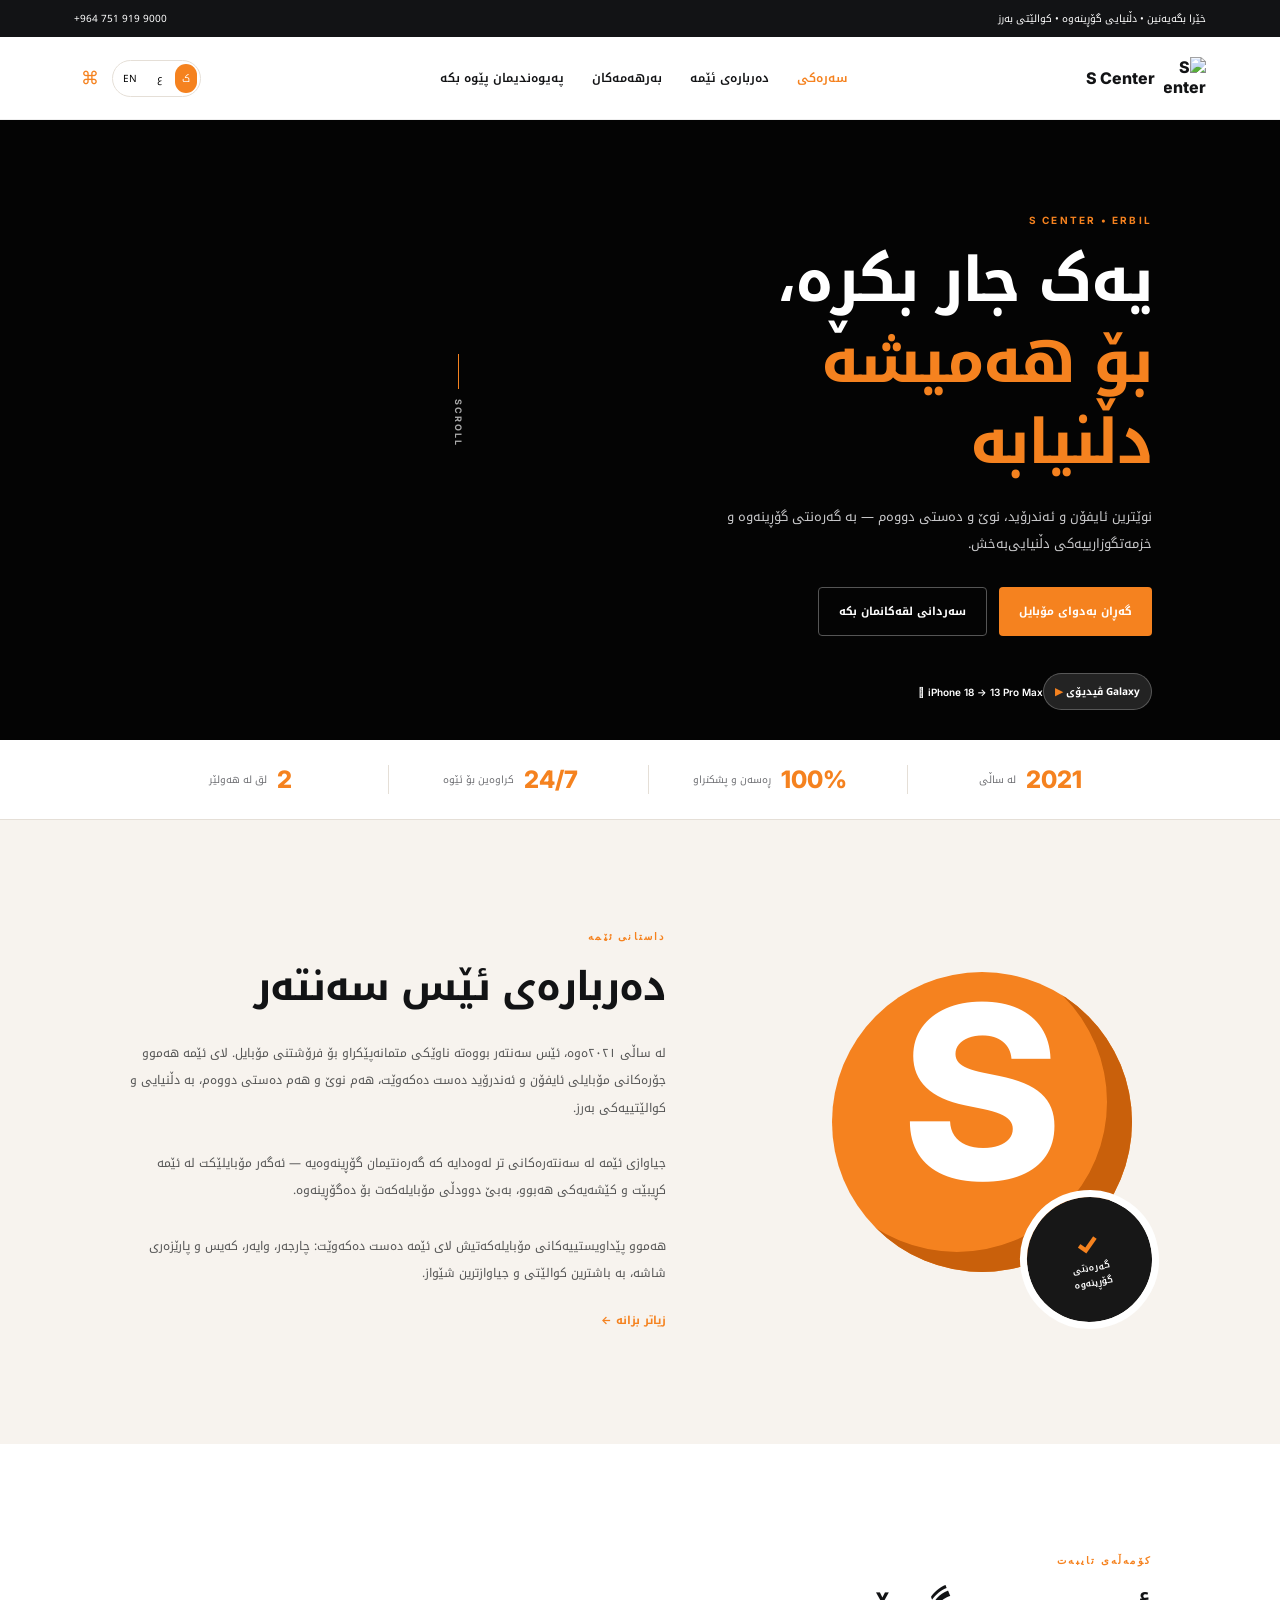
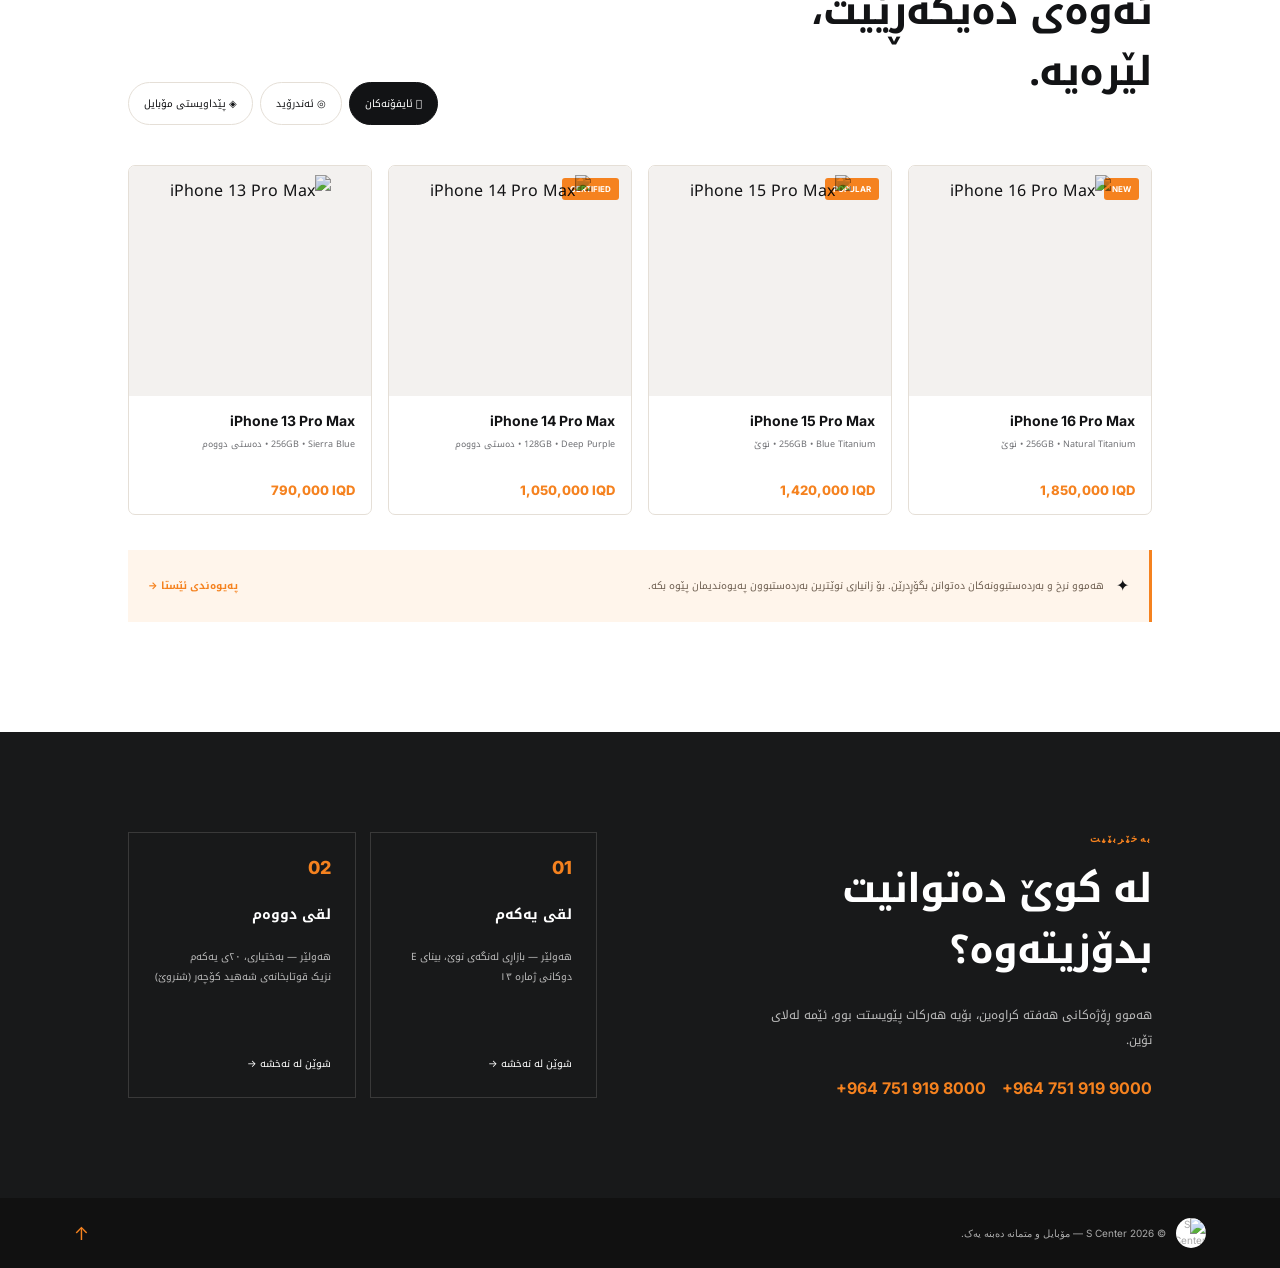
==== index.html @ e45aeffb "Add files via upload" ====
<!doctype html>
<html lang="ku" dir="rtl">
<head>
  <meta charset="UTF-8" />
  <meta name="viewport" content="width=device-width, initial-scale=1.0" />
  <meta name="theme-color" content="#f5821f" />
  <title>S Center | Mobile & More</title>
  <link rel="preconnect" href="https://fonts.googleapis.com">
  <link rel="preconnect" href="https://fonts.gstatic.com" crossorigin>
  <link href="https://fonts.googleapis.com/css2?family=Inter:wght@400;500;600;700;800&family=Noto+Kufi+Arabic:wght@400;500;600;700;800&display=swap" rel="stylesheet">
  <link rel="stylesheet" href="style.css" />
</head>
<body>
  <div class="topline"><span data-i18n="topline">خێرا بگەیەنین • دڵنیایی گۆڕینەوە • کوالێتی بەرز</span><a href="tel:+9647519199000">+964 751 919 9000</a></div>
  <header class="nav-wrap">
    <a class="brand" href="#home" aria-label="S Center home"><img src="assets/s-center-logo.png" alt="S Center logo"><span>S Center</span></a>
    <button class="menu-toggle" aria-label="Open menu">☰</button>
    <nav><a href="#home" data-i18n="navHome">سەرەکی</a><a href="#about" data-i18n="navAbout">دەربارەی ئێمە</a><a href="#products" data-i18n="navProducts">بەرهەمەکان</a><a href="#contact" data-i18n="navContact">پەیوەندیمان پێوە بکە</a></nav>
    <div class="nav-actions"><div class="language"><button data-lang="ku" class="active">ک</button><button data-lang="ar">ع</button><button data-lang="en">EN</button></div><button class="admin-link" id="adminOpen" title="Admin">⌘</button></div>
  </header>

  <main>
    <section class="hero" id="home">
      <div class="hero-copy"><p class="eyebrow" data-i18n="eyebrow">S CENTER • ERBIL</p><h1 data-i18n="heroTitle">یەک جار بکڕە،<br><em>بۆ هەمیشە دڵنیابە</em></h1><p data-i18n="heroText">نوێترین ئایفۆن و ئەندرۆید، نوێ و دەستی دووەم — بە گەرەنتی گۆڕینەوە و خزمەتگوزارییەکی دڵنیایی‌بەخش.</p><div class="hero-buttons"><a class="button primary" href="#products" data-i18n="explore">گەڕان بەدوای مۆبایل</a><a class="button ghost" href="#contact" data-i18n="visit">سەردانی لقەکانمان بکە</a></div></div>
      <div class="showreel" aria-label="Phone showreel">
        <div class="reel-label"><span class="pulse"></span><span data-i18n="nowPlaying">ئێستا پیشان دەدرێت</span></div>
        <div class="phone phone-back"><span></span><i></i><b></b></div><div class="phone phone-main"><span></span><i></i><b></b><strong>18<br><small>PRO</small></strong></div><div class="phone phone-front"><span></span><i></i><b></b></div>
        <div class="reel-footer"><span> iPhone 18 → 13 Pro Max</span><button id="switchReel"><span>▶</span> <b data-i18n="playReel">ڤیدیۆی Galaxy</b></button></div>
      </div>
      <div class="scroll-cue">SCROLL <span></span></div>
    </section>

    <section class="trust-strip"><div><b>2021</b><span data-i18n="since">لە ساڵی</span></div><div><b>100%</b><span data-i18n="original">ڕەسەن و پشکنراو</span></div><div><b>24/7</b><span data-i18n="open">کراوەین بۆ ئێوە</span></div><div><b>2</b><span data-i18n="branches">لق لە هەولێر</span></div></section>

    <section class="section about" id="about"><div class="about-art"><div class="circle">S</div><div class="warranty">✓<br><small data-i18n="warranty">گەرەنتی<br>گۆڕینەوە</small></div></div><div class="section-copy"><p class="eyebrow" data-i18n="aboutKicker">داستانی ئێمە</p><h2 data-i18n="aboutTitle">دەربارەی ئێس سەنتەر</h2><div class="about-text" data-i18n="aboutText">لە ساڵی ٢٠٢١ەوە، ئێس سەنتەر بووەتە ناوێکی متمانەپێکراو بۆ فرۆشتنی مۆبایل. لای ئێمە هەموو جۆرەکانی مۆبایلی ئایفۆن و ئەندرۆید دەست دەکەوێت، هەم نوێ و هەم دەستی دووەم، بە دڵنیایی و کوالێتییەکی بەرز.<br><br>جیاوازی ئێمە لە سەنتەرەکانی تر لەوەدایە کە گەرەنتیمان گۆڕینەوەیە — ئەگەر مۆبایلێکت لە ئێمە کڕیبێت و کێشەیەکی هەبوو، بەبێ دوودڵی مۆبایلەکەت بۆ دەگۆڕینەوە.<br><br>هەموو پێداویستییەکانی مۆبایلەکەتیش لای ئێمە دەست دەکەوێت: چارجەر، وایەر، کەیس و پارێزەری شاشە، بە باشترین کوالێتی و جیاوازترین شێواز.</div><a class="text-link" href="#contact" data-i18n="learn">زیاتر بزانە ←</a></div></section>

    <section class="section products" id="products"><div class="heading-row"><div><p class="eyebrow" data-i18n="collection">کۆمەڵەی تایبەت</p><h2 data-i18n="productTitle">ئەوەی دەیگەڕێیت،<br>لێرەیە.</h2></div><div class="tabs" role="tablist"><button class="active" data-category="iphone"> <span data-i18n="iphone">ئایفۆنەکان</span></button><button data-category="android">◎ <span data-i18n="android">ئەندرۆید</span></button><button data-category="accessory">◈ <span data-i18n="accessories">پێداویستی مۆبایل</span></button></div></div><div id="productGrid" class="product-grid"></div><div class="catalogue-note"><span>✦</span><p data-i18n="catalogueNote">هەموو نرخ و بەردەستبوونەکان دەتوانن بگۆڕدرێن. بۆ زانیاری نوێترین بەردەستبوون پەیوەندیمان پێوە بکە.</p><a href="#contact" data-i18n="contactNow">پەیوەندی ئێستا →</a></div></section>

    <section class="contact" id="contact"><div><p class="eyebrow" data-i18n="visitKicker">بەخێربێیت</p><h2 data-i18n="contactTitle">لە کوێ دەتوانیت<br>بدۆزیتەوە؟</h2><p data-i18n="contactText">هەموو ڕۆژەکانی هەفتە کراوەین، بۆیە هەرکات پێویستت بوو، ئێمە لەلای تۆین.</p><div class="phones"><a href="tel:+9647519199000">+964 751 919 9000</a><a href="tel:+9647519198000">+964 751 919 8000</a></div></div><div class="branches"><article><span>01</span><h3 data-i18n="branchOne">لقی یەکەم</h3><p data-i18n="addressOne">هەولێر — بازاڕی لەنگەی نوێ، بینای E<br>دوکانی ژمارە ١٣</p><a href="https://maps.google.com/?q=Erbil" target="_blank" rel="noreferrer" data-i18n="map">شوێن لە نەخشە →</a></article><article><span>02</span><h3 data-i18n="branchTwo">لقی دووەم</h3><p data-i18n="addressTwo">هەولێر — بەختیاری، ٢٠ی یەکەم<br>نزیک قوتابخانەی شەهید کۆچەر (شنروێ)</p><a href="https://maps.google.com/?q=Bakhtiari,+Erbil" target="_blank" rel="noreferrer" data-i18n="map">شوێن لە نەخشە →</a></article></div></section>
  </main>
  <footer><img src="assets/s-center-logo.png" alt="S Center"><span>© 2026 S Center — <span data-i18n="footer">مۆبایل و متمانە دەبنە یەک.</span></span><a href="#home">↑</a></footer>

  <div class="modal" id="adminModal" aria-hidden="true"><div class="modal-card"><button class="close" data-close>×</button><div id="loginPanel"><p class="eyebrow">S CENTER / PRIVATE</p><h2>Admin portal</h2><p>بەڕێوەبردنی بەرهەمەکانت لێرەیە.</p><form id="loginForm"><label>Email<input type="email" id="email" required></label><label>Password<input type="password" id="password" required></label><button class="button primary" type="submit">Log in</button><small id="loginError"></small></form></div><div id="dashboard" hidden><div class="dashboard-head"><div><p class="eyebrow">S CENTER / ADMIN</p><h2>Products</h2></div><button class="button primary" id="addProduct">+ Add product</button></div><div id="adminProducts"></div><button class="logout" id="logout">Log out</button></div></div></div>
  <div class="modal" id="editorModal" aria-hidden="true"><div class="modal-card editor"><button class="close" data-close>×</button><h2 id="editorTitle">Add product</h2><form id="productForm"><input type="hidden" id="productId"><label>Name<input id="pName" required></label><label>Category<select id="pCategory"><option value="iphone">iPhone</option><option value="android">Android</option><option value="accessory">Accessory</option></select></label><label>Price (IQD)<input id="pPrice" required></label><label>Description<textarea id="pDescription" rows="3" required></textarea></label><label>Image URL<input id="pImage" required></label><button class="button primary" type="submit">Save product</button></form></div></div>
  <script src="app.js"></script>
  <script src="enhancements.js"></script>
  <script src="supabase-config.js"></script>
  <script src="supabase-store.js"></script>
</body>
</html>
---- style.css ----
:root{--orange:#f5821f;--ink:#121315;--muted:#6f7074;--cream:#f7f3ee;--line:#e5dfd7}*{box-sizing:border-box}html{scroll-behavior:smooth}body{margin:0;background:#fff;color:var(--ink);font-family:'Noto Kufi Arabic',Inter,sans-serif}.topline{background:var(--ink);color:#fff;padding:9px 5.8vw;font-size:10px;display:flex;justify-content:space-between;direction:rtl}.topline a{color:#fff;text-decoration:none;direction:ltr}.nav-wrap{height:83px;display:flex;align-items:center;justify-content:space-between;padding:0 5.8vw;border-bottom:1px solid #eee;background:rgba(255,255,255,.93);position:sticky;top:0;z-index:20;backdrop-filter:blur(12px)}.brand{display:flex;align-items:center;gap:9px;text-decoration:none;color:var(--ink);font-weight:800;font-family:Inter}.brand img{width:42px;height:42px;object-fit:contain}.nav-wrap nav{display:flex;gap:28px}.nav-wrap nav a{font-size:12px;text-decoration:none;color:var(--ink);font-weight:600}.nav-wrap nav a:first-child,.nav-wrap nav a:hover{color:var(--orange)}.nav-actions,.language{display:flex;align-items:center;gap:6px}.language{border:1px solid var(--line);padding:3px;border-radius:20px}.language button,.admin-link{border:0;background:transparent;cursor:pointer;font-family:inherit;font-size:10px;padding:5px 7px;border-radius:14px}.language button.active{background:var(--orange);color:white}.admin-link{font-size:18px;color:var(--orange)}.menu-toggle{display:none;border:0;background:none;font-size:22px}.hero{background:#141517;min-height:620px;position:relative;overflow:hidden;color:white;display:grid;grid-template-columns:1fr 1fr;align-items:center;padding:62px 10vw 72px;isolation:isolate}.hero:after{content:"";position:absolute;inset:auto -20% -60% auto;width:650px;height:650px;background:var(--orange);border-radius:50%;filter:blur(80px);opacity:.14;z-index:-1}.hero-copy{max-width:590px}.eyebrow{font-family:Inter,sans-serif;letter-spacing:2.2px;text-transform:uppercase;font-weight:700;font-size:10px;color:var(--orange);margin:0 0 14px}.hero h1{font-size:clamp(35px,4.8vw,68px);line-height:1.32;margin:0 0 20px;letter-spacing:-2px}.hero h1 em{font-style:normal;color:var(--orange)}.hero-copy>p:not(.eyebrow){font-size:13px;line-height:2.1;color:#c7c7c9;max-width:500px}.hero-buttons{display:flex;gap:12px;margin-top:30px}.button{font-family:inherit;text-decoration:none;border:0;cursor:pointer;border-radius:4px;padding:13px 20px;font-size:11px;font-weight:700;display:inline-flex;justify-content:center;align-items:center}.primary{background:var(--orange);color:white}.ghost{color:white;border:1px solid #555}.showreel{height:440px;position:relative;min-width:500px;background:radial-gradient(circle at 55% 52%,#3b2a1d 0,#161718 57%);overflow:hidden;border-radius:10px;box-shadow:0 35px 80px #0008}.showreel:after{content:"";position:absolute;inset:0;background:linear-gradient(100deg,transparent 45%,#ffffff0d 50%,transparent 55%);transform:translateX(-100%);animation:shine 6s infinite}.phone{position:absolute;border:8px solid #25272a;border-radius:32px;width:138px;height:290px;top:85px;background:linear-gradient(145deg,#f8d78e,#795e3c 35%,#170f0c 80%);box-shadow:10px 18px 25px #0008;transform:rotate(-11deg)}.phone:before{content:"";position:absolute;top:7px;left:50%;transform:translateX(-50%);background:#171717;width:55px;height:17px;border-radius:12px}.phone span,.phone i,.phone b{position:absolute;display:block;border-radius:50%;background:#1e1c1c;border:3px solid #53442d;width:25px;height:25px}.phone span{top:36px;left:15px}.phone i{top:36px;left:46px}.phone b{top:67px;left:15px}.phone-back{left:40px;opacity:.5;transform:rotate(-18deg) scale(.82);filter:blur(.5px)}.phone-main{left:185px;top:70px;width:155px;height:320px;z-index:2}.phone-main strong{position:absolute;bottom:24px;right:18px;font:800 38px Inter;color:#fff;line-height:.65;text-align:center}.phone-main small{font-size:12px;letter-spacing:2px}.phone-front{right:57px;opacity:.68;transform:rotate(13deg) scale(.88);background:linear-gradient(140deg,#334e63,#bac4ca 40%,#00182d)}.reel-label{position:absolute;top:22px;left:24px;font-size:9px;display:flex;align-items:center;gap:7px;z-index:4}.pulse{width:7px;height:7px;background:#f02a2a;border-radius:50%;box-shadow:0 0 0 5px #f02a2a33}.reel-footer{position:absolute;bottom:21px;right:22px;left:22px;display:flex;justify-content:space-between;align-items:center;font:600 10px Inter;z-index:5;direction:ltr}.reel-footer button{font:600 10px 'Noto Kufi Arabic';color:#fff;background:#ffffff20;border:1px solid #ffffff3d;border-radius:24px;padding:8px 11px;cursor:pointer}.reel-footer button span{color:var(--orange)}.scroll-cue{position:absolute;bottom:25px;left:5.8vw;font:700 9px Inter;letter-spacing:2px;color:#aaa;display:flex;gap:10px;align-items:center;writing-mode:vertical-rl}.scroll-cue span{width:1px;height:35px;background:var(--orange)}.trust-strip{display:grid;grid-template-columns:repeat(4,1fr);padding:25px 10vw;border-bottom:1px solid var(--line);gap:15px}.trust-strip div{display:flex;gap:10px;align-items:center;justify-content:center;border-left:1px solid var(--line)}.trust-strip div:last-child{border:0}.trust-strip b{font:800 24px Inter;color:var(--orange)}.trust-strip span{font-size:10px;color:var(--muted)}.section{padding:110px 10vw}.about{display:grid;grid-template-columns:.8fr 1.2fr;gap:10vw;align-items:center;background:var(--cream)}.about-art{height:390px;position:relative}.circle{width:300px;height:300px;background:var(--orange);border-radius:50%;color:white;font:800 240px/1 Inter;text-align:center;position:absolute;top:35px;right:20px;box-shadow:inset -25px -20px #c9600b}.warranty{width:125px;height:125px;border-radius:50%;background:#171717;color:var(--orange);position:absolute;bottom:5px;right:0;display:flex;flex-direction:column;justify-content:center;align-items:center;font:800 27px Inter;transform:rotate(-10deg);outline:7px solid white}.warranty small{font:600 9px 'Noto Kufi Arabic';color:white;text-align:center;line-height:1.7}.section h2,.contact h2{font-size:clamp(28px,3.1vw,43px);line-height:1.55;letter-spacing:-1px;margin:0 0 22px}.about-text{font-size:12px;line-height:2.3;color:#555}.text-link{margin-top:22px;display:inline-block;color:var(--orange);font-size:11px;font-weight:bold;text-decoration:none}.products{background:#fff}.heading-row{display:flex;justify-content:space-between;align-items:end;gap:30px;margin-bottom:40px}.tabs{display:flex;gap:7px;flex-wrap:wrap}.tabs button{font-family:inherit;border:1px solid var(--line);background:white;color:var(--ink);border-radius:30px;padding:11px 15px;font-size:10px;cursor:pointer}.tabs button.active{background:var(--ink);color:white;border-color:var(--ink)}.product-grid{display:grid;grid-template-columns:repeat(4,1fr);gap:16px}.product-card{border:1px solid var(--line);border-radius:7px;overflow:hidden;background:#fff;transition:.25s}.product-card:hover{transform:translateY(-7px);box-shadow:0 16px 30px #2221}.product-image{height:230px;background:#f3f1ef;position:relative;display:flex;align-items:center;justify-content:center;overflow:hidden}.product-image img{height:92%;max-width:90%;object-fit:contain;mix-blend-mode:multiply;transition:.3s}.product-card:hover img{transform:scale(1.08)}.tag{position:absolute;top:12px;right:12px;background:var(--orange);color:#fff;font:700 8px Inter;padding:6px 8px;border-radius:3px}.product-content{padding:16px}.product-content h3{font:700 14px Inter;margin:0 0 7px;direction:ltr;text-align:right}.product-content p{font-size:9px;color:var(--muted);line-height:1.8;height:33px;margin:0}.price{font:800 13px Inter;color:var(--orange);display:block;margin-top:13px;direction:ltr;text-align:right}.catalogue-note{margin-top:35px;padding:17px 20px;background:#fff5eb;border-right:3px solid var(--orange);display:flex;gap:12px;align-items:center}.catalogue-note p{font-size:10px;color:#6d5e50;flex:1;line-height:1.8}.catalogue-note a{font-size:10px;font-weight:bold;color:var(--orange);text-decoration:none;white-space:nowrap}.contact{display:grid;grid-template-columns:1fr 1.1fr;gap:10vw;background:#18191a;color:white;padding:100px 10vw}.contact>div>p:not(.eyebrow){font-size:12px;color:#bcbcbc;line-height:2.1;max-width:400px}.phones{margin-top:25px;display:flex;gap:16px;flex-wrap:wrap}.phones a{font:700 16px Inter;color:var(--orange);text-decoration:none;direction:ltr}.branches{display:grid;grid-template-columns:1fr 1fr;gap:14px}.branches article{border:1px solid #393939;padding:24px;display:flex;flex-direction:column;min-height:230px}.branches span{font:800 18px Inter;color:var(--orange)}.branches h3{font-size:14px;margin:23px 0 9px}.branches p{font-size:10px;color:#bbb;line-height:2}.branches a{color:white;text-decoration:none;font-size:10px;margin-top:auto}.branches a:hover{color:var(--orange)}footer{padding:20px 5.8vw;background:#111;color:#aaa;display:flex;align-items:center;gap:10px;font:10px Inter}footer img{width:30px;height:30px;object-fit:contain;background:white;border-radius:50%}footer a{margin-right:auto;color:var(--orange);font-size:18px;text-decoration:none}.modal{display:none;position:fixed;inset:0;background:#0009;z-index:50;align-items:center;justify-content:center;padding:18px}.modal.open{display:flex}.modal-card{width:min(450px,100%);max-height:90vh;overflow:auto;background:white;padding:33px;position:relative;border-radius:8px;direction:ltr;font-family:Inter}.modal-card h2{margin:0 0 8px}.modal-card>div>p:not(.eyebrow){font-size:13px;color:#777}.close{position:absolute;top:14px;right:17px;border:0;background:none;font-size:27px;cursor:pointer}form{display:grid;gap:13px;margin-top:23px}form label{font-size:11px;font-weight:bold;display:grid;gap:6px}input,textarea,select{font:inherit;border:1px solid #ddd;border-radius:4px;padding:11px;font-size:13px}form small{color:#c44}.dashboard-head{display:flex;justify-content:space-between;align-items:start}.dashboard-head .button{font-size:10px;padding:10px}.admin-row{padding:13px 0;border-bottom:1px solid #eee;display:flex;justify-content:space-between;gap:10px;align-items:center;font-size:12px}.admin-row small{color:#888}.row-buttons button,.logout{border:0;background:none;cursor:pointer;font:600 11px Inter;color:var(--orange);margin-left:8px}.logout{margin-top:20px;color:#b33}.editor{direction:ltr}
@keyframes shine{50%,100%{transform:translateX(100%)}}@media(max-width:850px){.nav-wrap nav{display:none}.menu-toggle{display:block;order:2}.nav-actions{order:3}.hero{grid-template-columns:1fr;padding:60px 7vw 40px;gap:35px}.showreel{min-width:0;height:350px}.phone-main{left:35%;transform:translateX(-50%)}.phone-back{left:7%}.phone-front{right:5%}.scroll-cue{display:none}.trust-strip{padding:18px 5vw}.trust-strip b{font-size:18px}.trust-strip span{font-size:8px}.section,.contact{padding:70px 7vw}.about,.contact{grid-template-columns:1fr;gap:45px}.about-art{height:300px}.circle{width:235px;height:235px;font-size:190px}.product-grid{grid-template-columns:repeat(2,1fr)}.heading-row{align-items:start;flex-direction:column}.branches{gap:10px}.topline{padding:9px 5vw}.nav-wrap{padding:0 5vw}.menu-toggle+.nav-open{display:flex}}@media(max-width:510px){.topline span{font-size:8px}.brand span{display:none}.hero h1{font-size:35px}.hero-copy>p:not(.eyebrow){font-size:11px}.hero-buttons{flex-direction:column;align-items:start}.trust-strip{grid-template-columns:repeat(2,1fr)}.trust-strip div:nth-child(2){border:0}.trust-strip div{justify-content:start}.product-grid{grid-template-columns:1fr}.product-image{height:270px}.branches{grid-template-columns:1fr}.about-art{height:260px}.circle{right:15%;width:210px;height:210px;font-size:170px}.warranty{width:105px;height:105px}.catalogue-note{align-items:start;flex-wrap:wrap}.nav-actions{gap:2px}.language button{padding:4px}.reel-footer{font-size:8px}.phone-main{left:42%}.phone{width:120px;height:260px}.phone-main{width:135px;height:285px}.phone-front{right:-4%}}
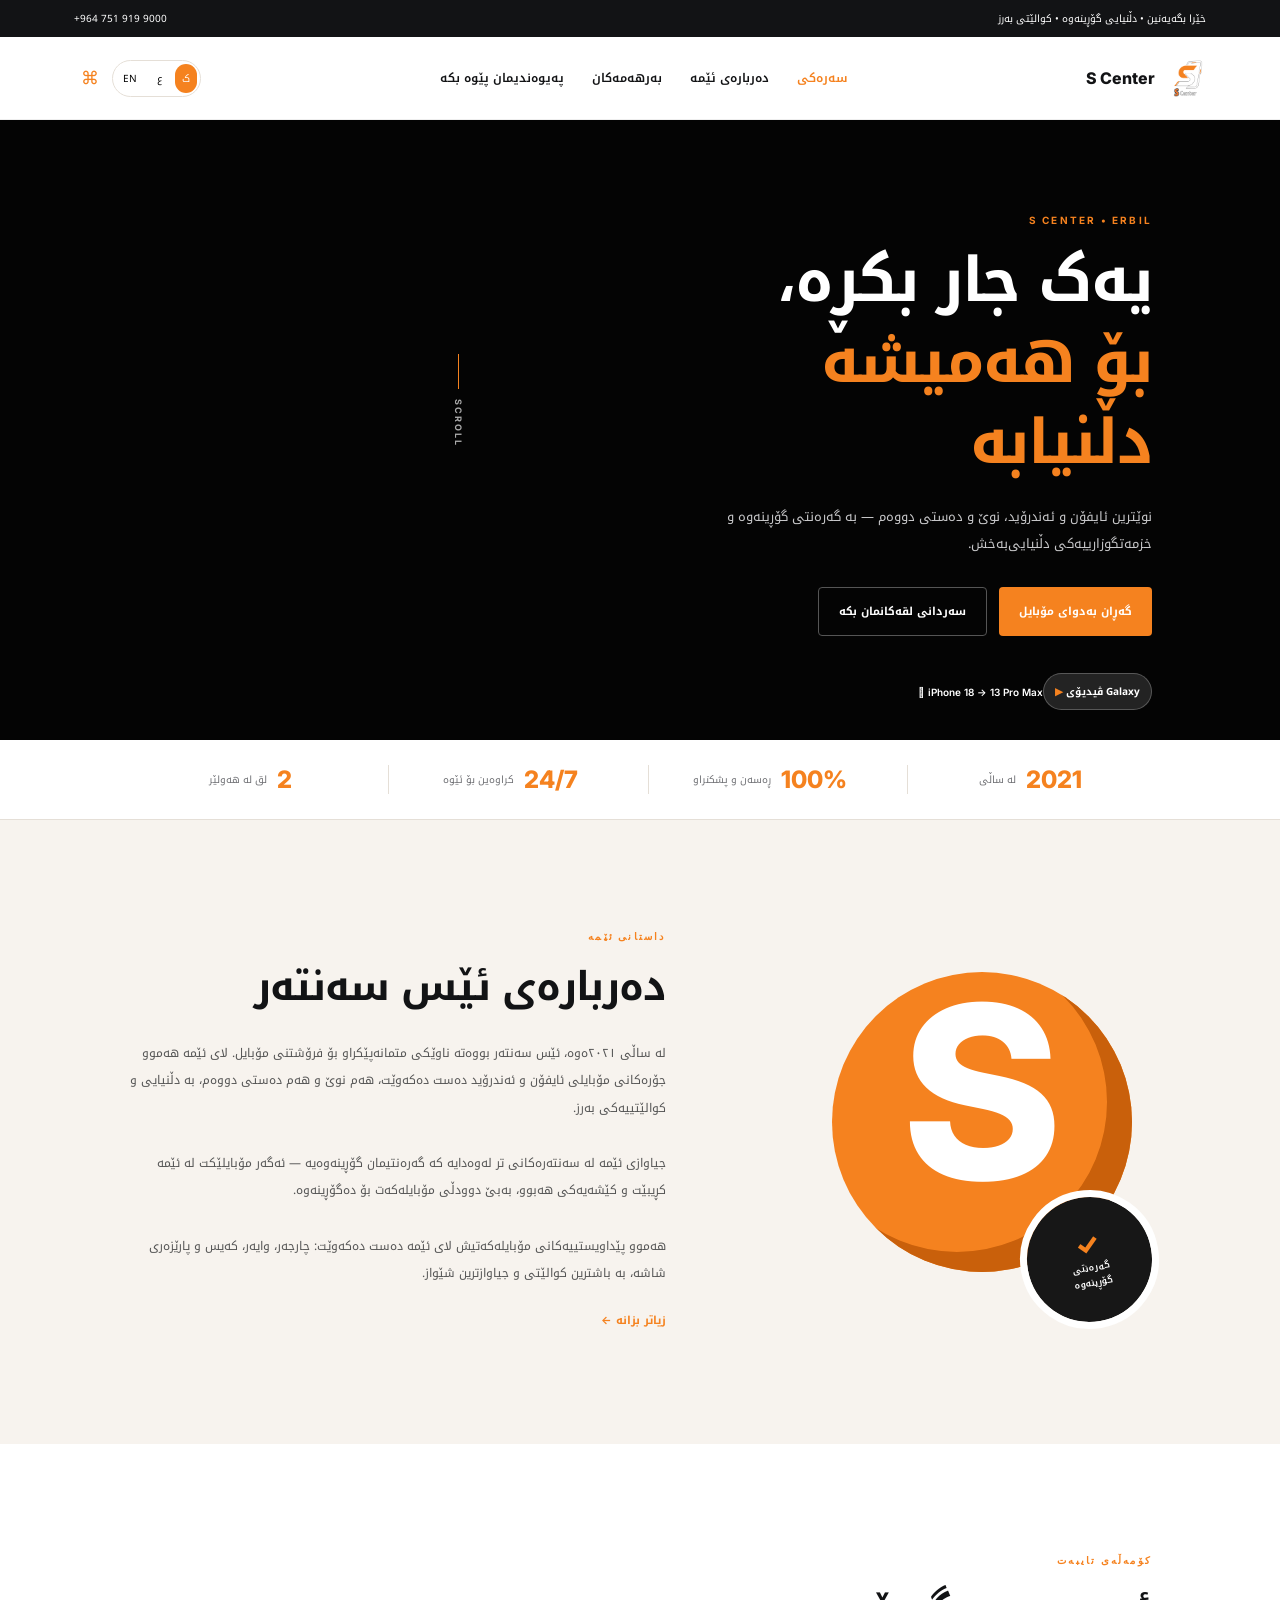
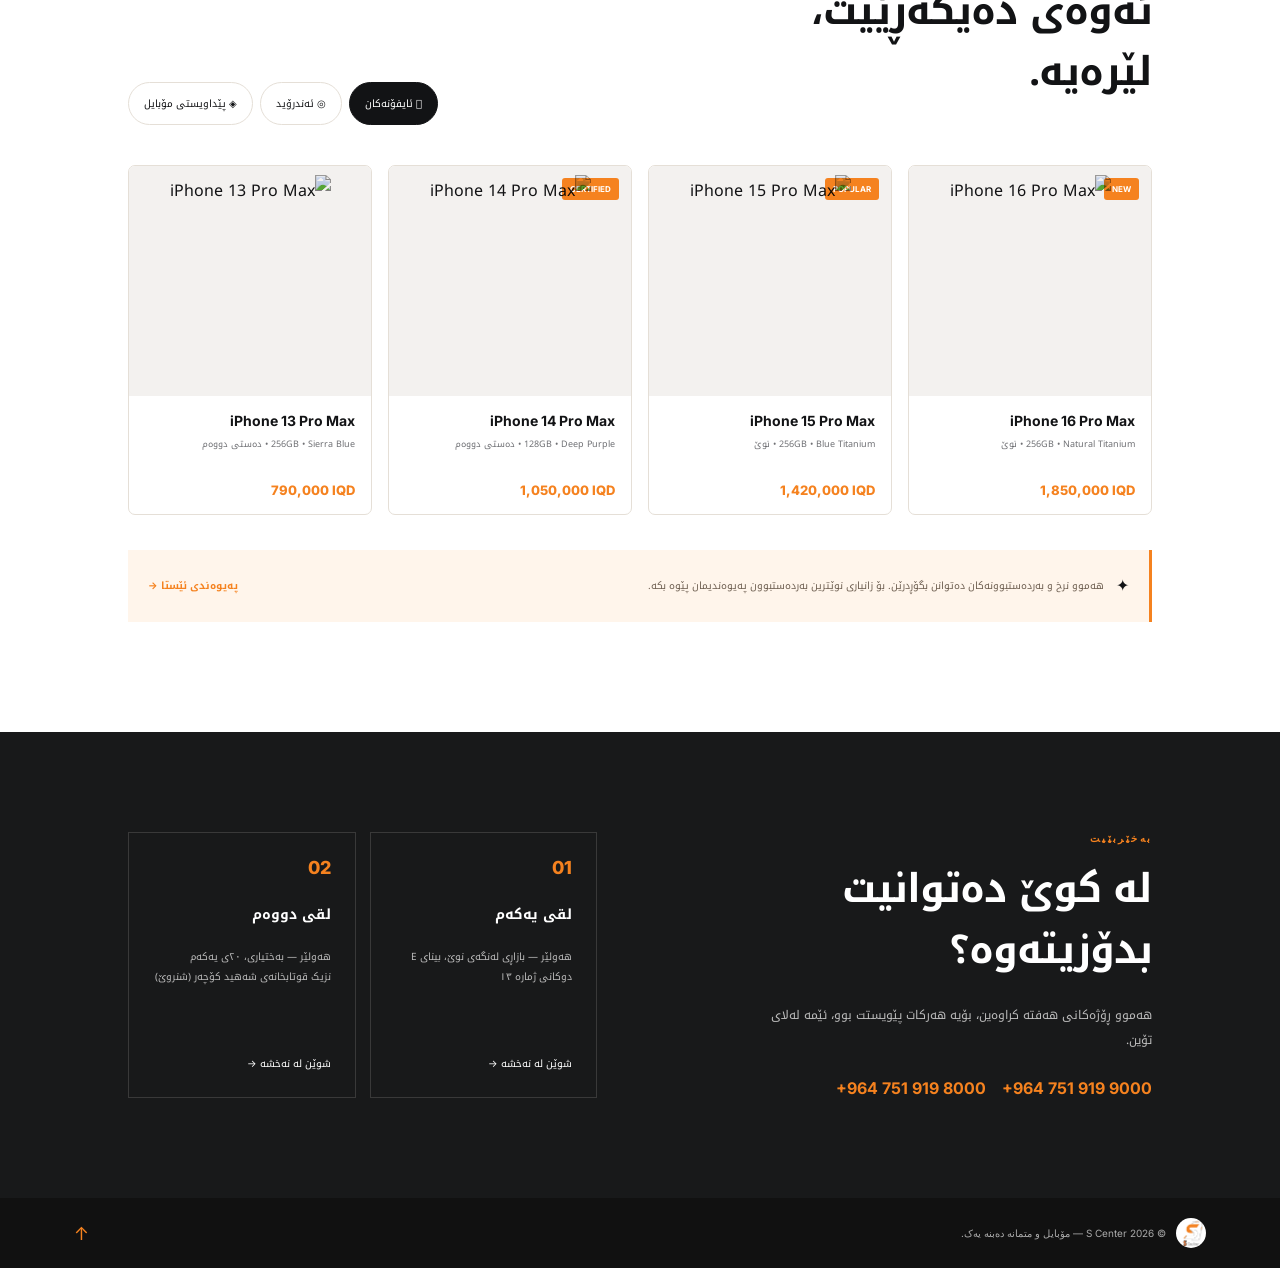
==== commit cef32579: "Update index.html" ====
--- a/index.html
+++ b/index.html
@@ -4,7 +4,7 @@
   <meta charset="UTF-8" />
   <meta name="viewport" content="width=device-width, initial-scale=1.0" />
   <meta name="theme-color" content="#f5821f" />
-  <title>S Center | Mobile & More</title>
+  <title>S Center | Mobile & Moreee</title>
   <link rel="preconnect" href="https://fonts.googleapis.com">
   <link rel="preconnect" href="https://fonts.gstatic.com" crossorigin>
   <link href="https://fonts.googleapis.com/css2?family=Inter:wght@400;500;600;700;800&family=Noto+Kufi+Arabic:wght@400;500;600;700;800&display=swap" rel="stylesheet">
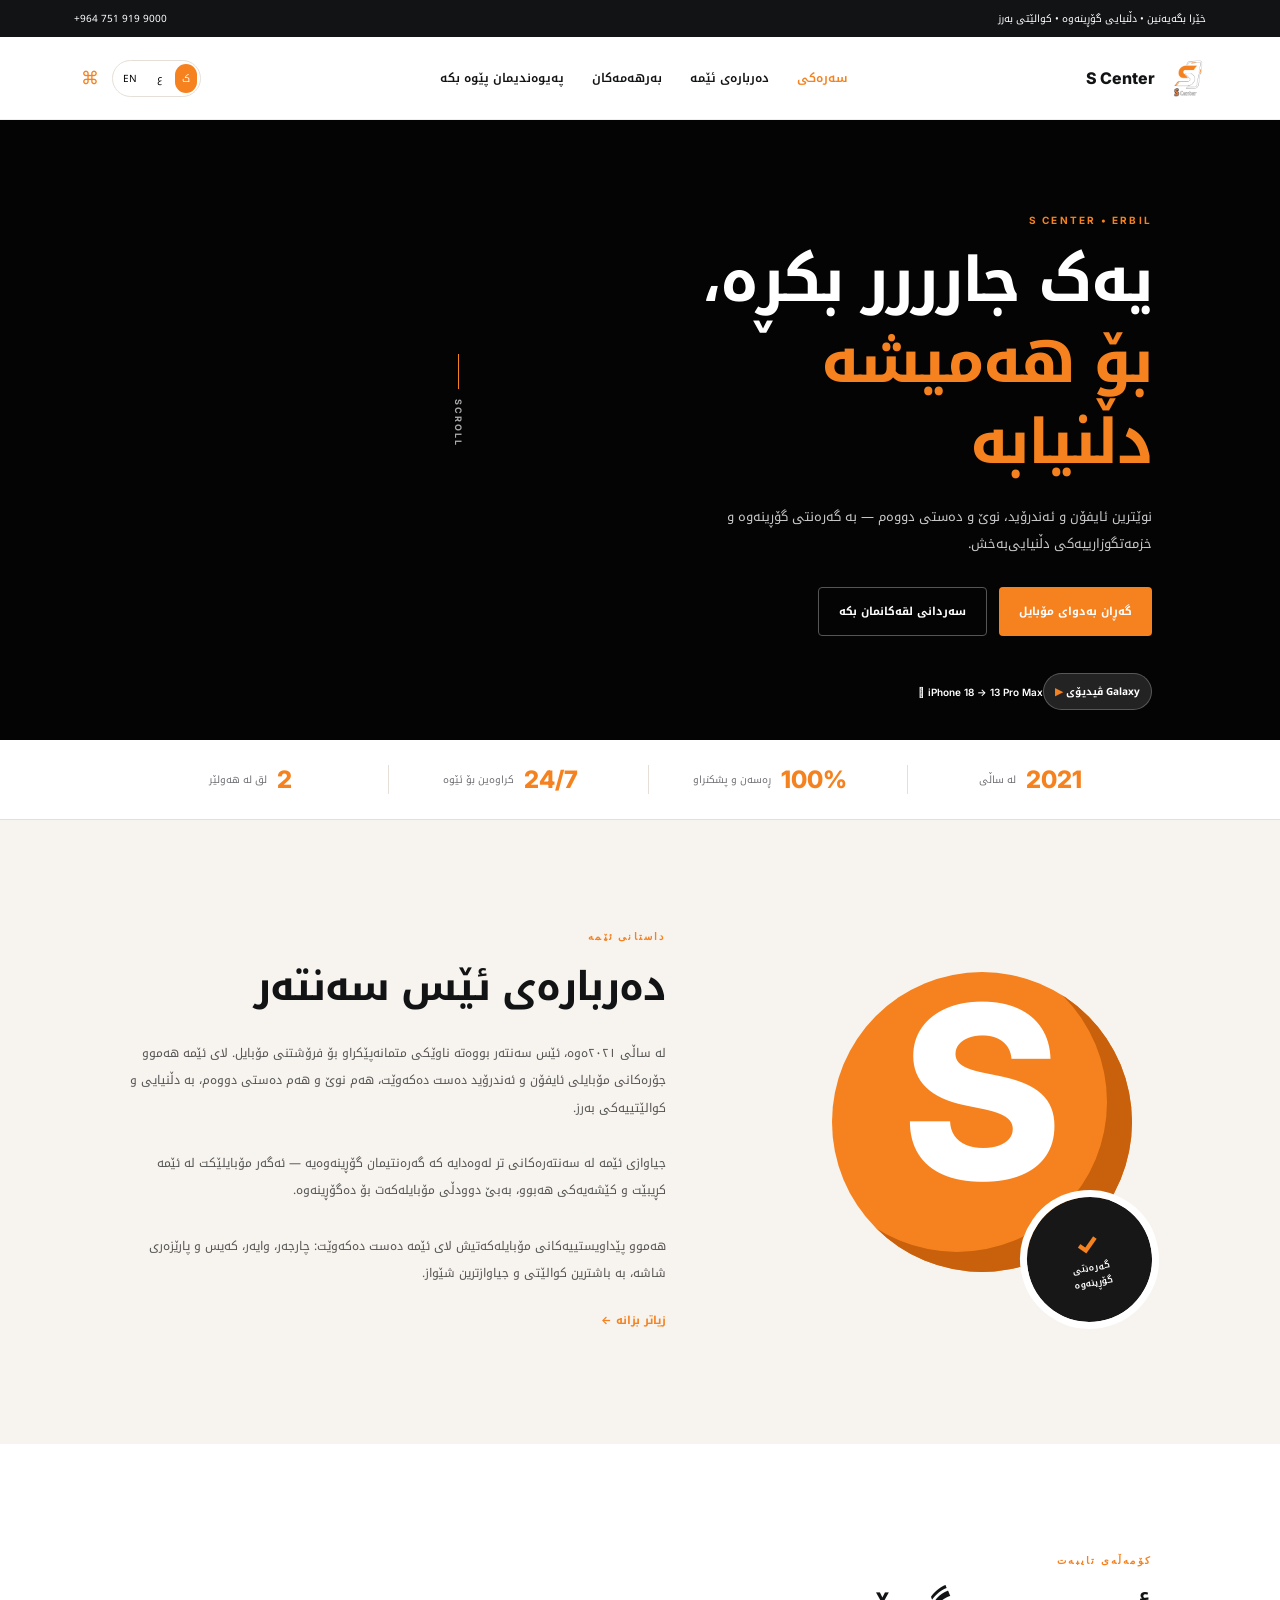
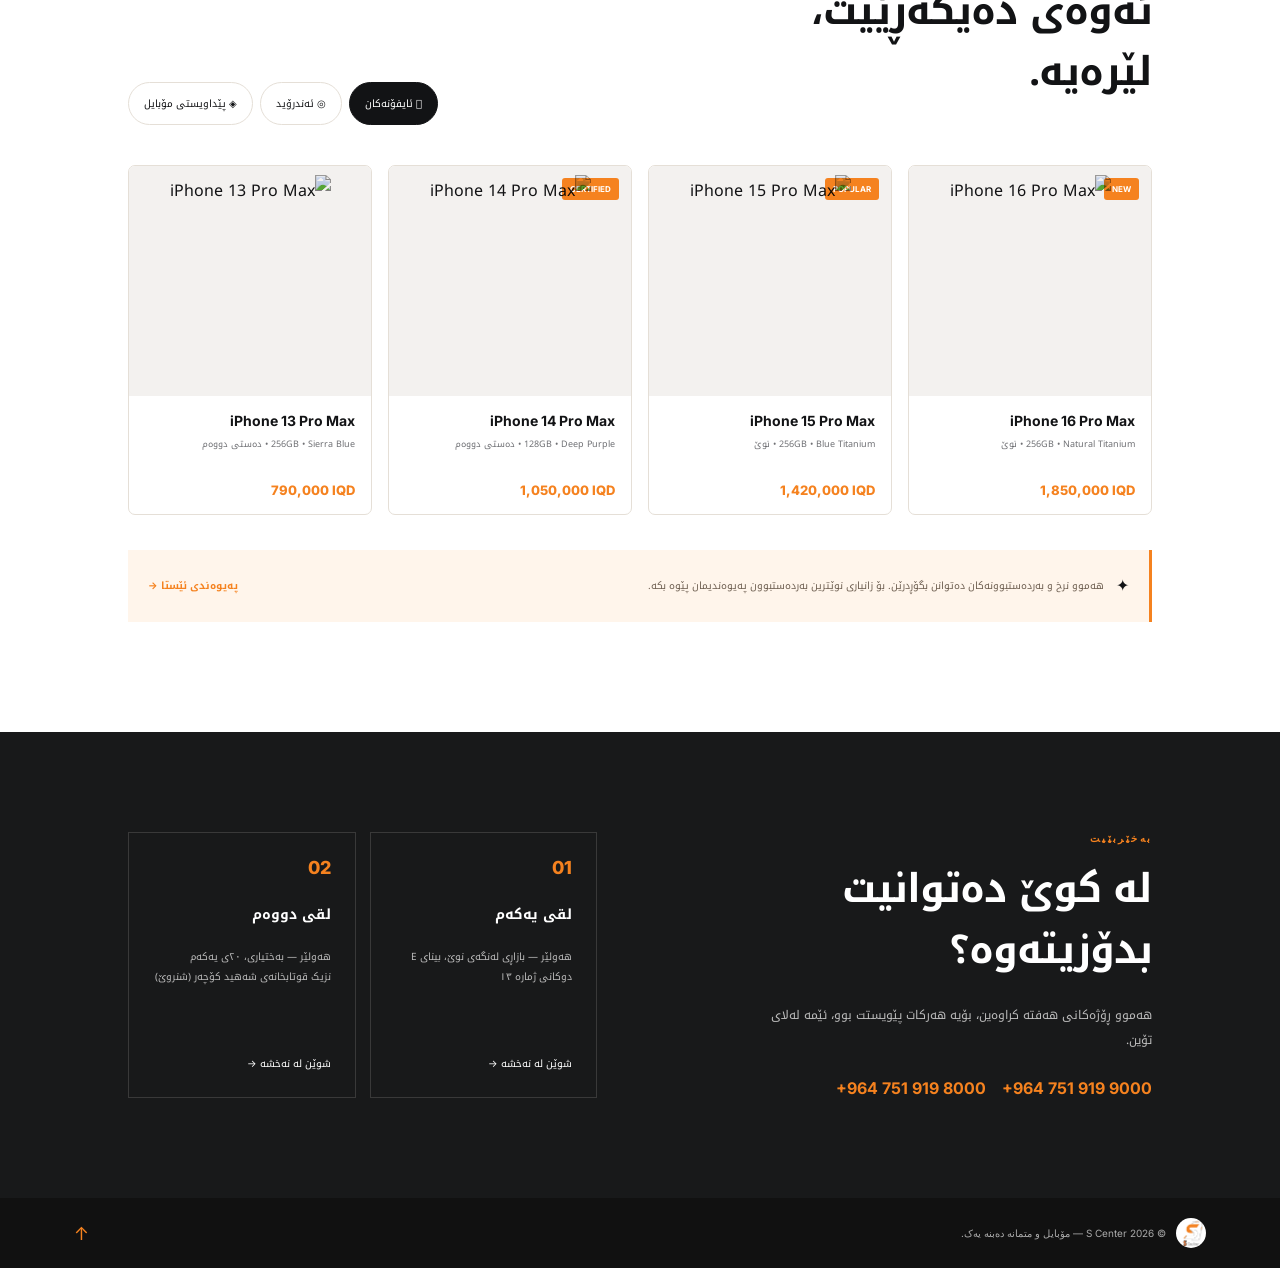
==== commit e6ef3def: "Update index.html" ====
--- a/index.html
+++ b/index.html
@@ -4,7 +4,7 @@
   <meta charset="UTF-8" />
   <meta name="viewport" content="width=device-width, initial-scale=1.0" />
   <meta name="theme-color" content="#f5821f" />
-  <title>S Center | Mobile & Moreee</title>
+  <title>S Center | Mobile & More</title>
   <link rel="preconnect" href="https://fonts.googleapis.com">
   <link rel="preconnect" href="https://fonts.gstatic.com" crossorigin>
   <link href="https://fonts.googleapis.com/css2?family=Inter:wght@400;500;600;700;800&family=Noto+Kufi+Arabic:wght@400;500;600;700;800&display=swap" rel="stylesheet">
@@ -21,7 +21,7 @@
 
   <main>
     <section class="hero" id="home">
-      <div class="hero-copy"><p class="eyebrow" data-i18n="eyebrow">S CENTER • ERBIL</p><h1 data-i18n="heroTitle">یەک جار بکڕە،<br><em>بۆ هەمیشە دڵنیابە</em></h1><p data-i18n="heroText">نوێترین ئایفۆن و ئەندرۆید، نوێ و دەستی دووەم — بە گەرەنتی گۆڕینەوە و خزمەتگوزارییەکی دڵنیایی‌بەخش.</p><div class="hero-buttons"><a class="button primary" href="#products" data-i18n="explore">گەڕان بەدوای مۆبایل</a><a class="button ghost" href="#contact" data-i18n="visit">سەردانی لقەکانمان بکە</a></div></div>
+      <div class="hero-copy"><p class="eyebrow" data-i18n="eyebrow">S CENTER • ERBIL</p><h1 data-i18n="heroTitle">یەک جارررر بکڕە،<br><em>بۆ هەمیشە دڵنیابە</em></h1><p data-i18n="heroText">نوێترین ئایفۆن و ئەندرۆید، نوێ و دەستی دووەم — بە گەرەنتی گۆڕینەوە و خزمەتگوزارییەکی دڵنیایی‌بەخش.</p><div class="hero-buttons"><a class="button primary" href="#products" data-i18n="explore">گەڕان بەدوای مۆبایل</a><a class="button ghost" href="#contact" data-i18n="visit">سەردانی لقەکانمان بکە</a></div></div>
       <div class="showreel" aria-label="Phone showreel">
         <div class="reel-label"><span class="pulse"></span><span data-i18n="nowPlaying">ئێستا پیشان دەدرێت</span></div>
         <div class="phone phone-back"><span></span><i></i><b></b></div><div class="phone phone-main"><span></span><i></i><b></b><strong>18<br><small>PRO</small></strong></div><div class="phone phone-front"><span></span><i></i><b></b></div>
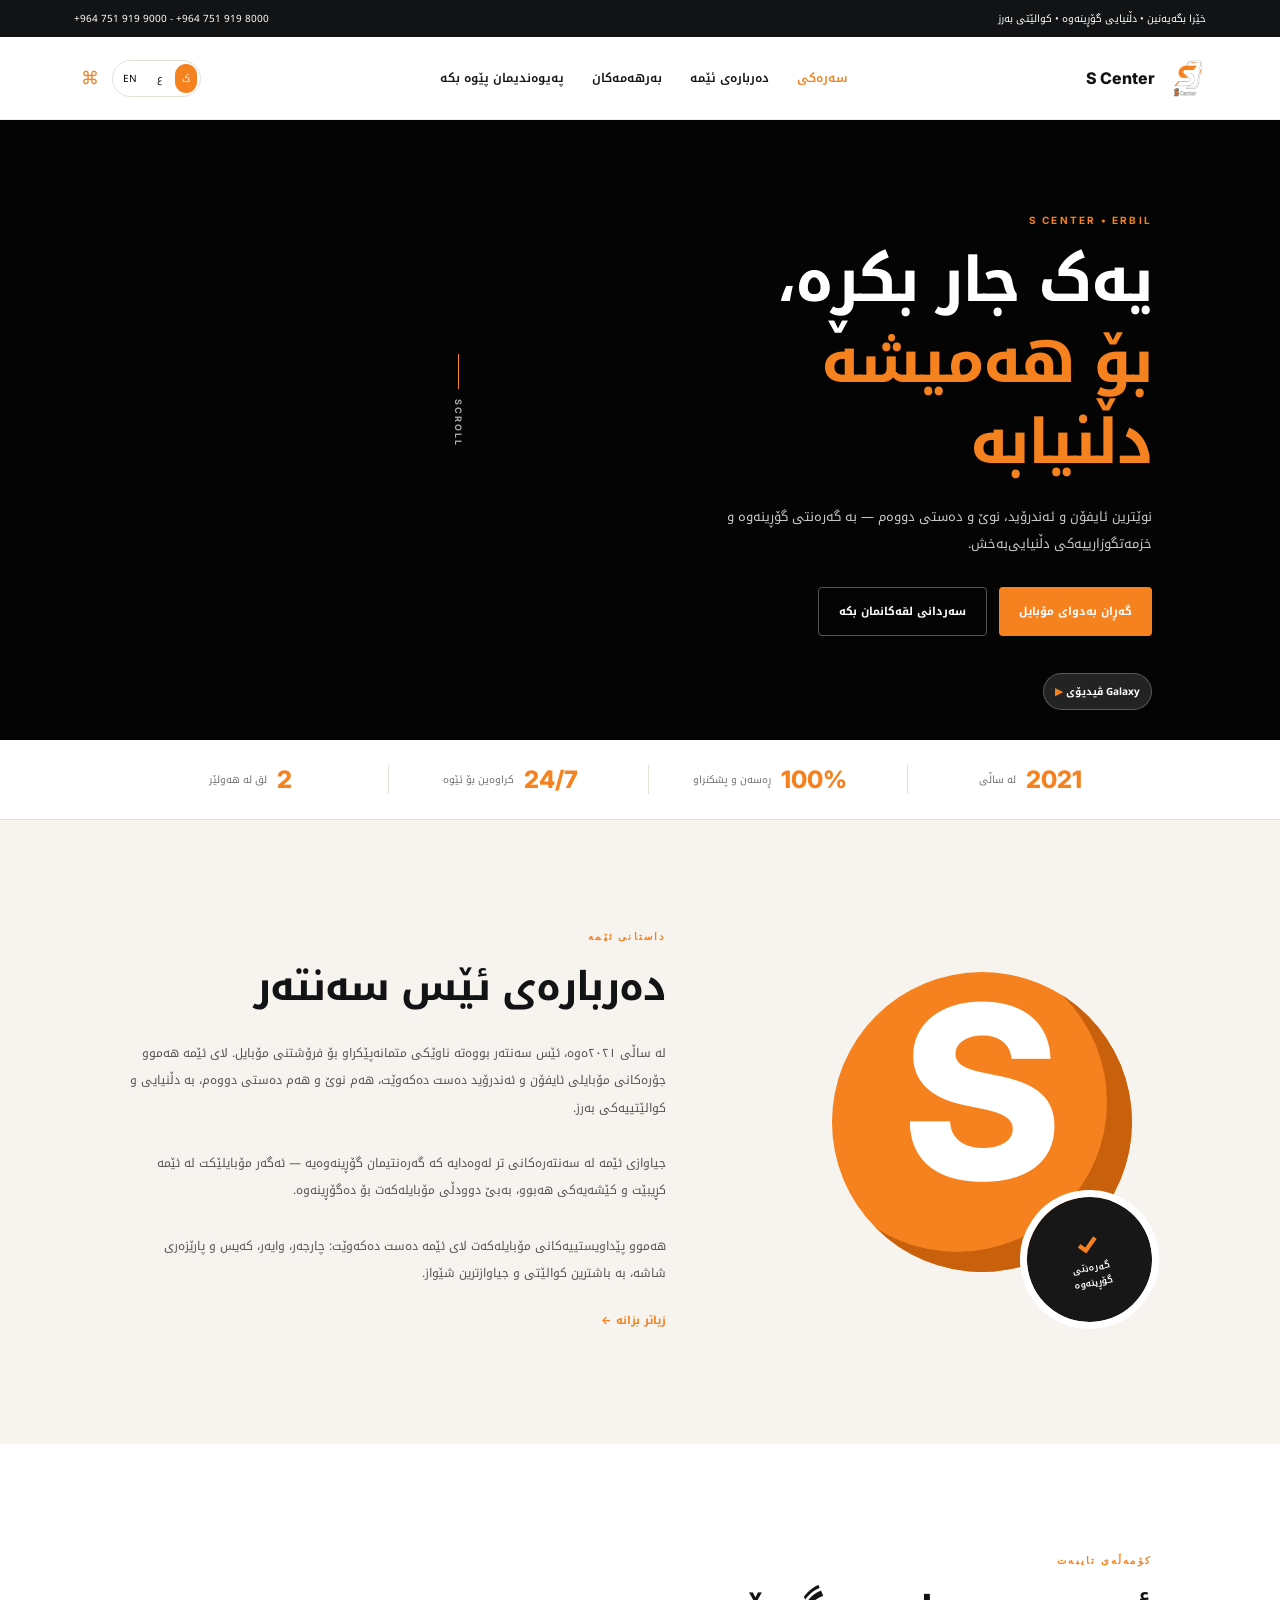
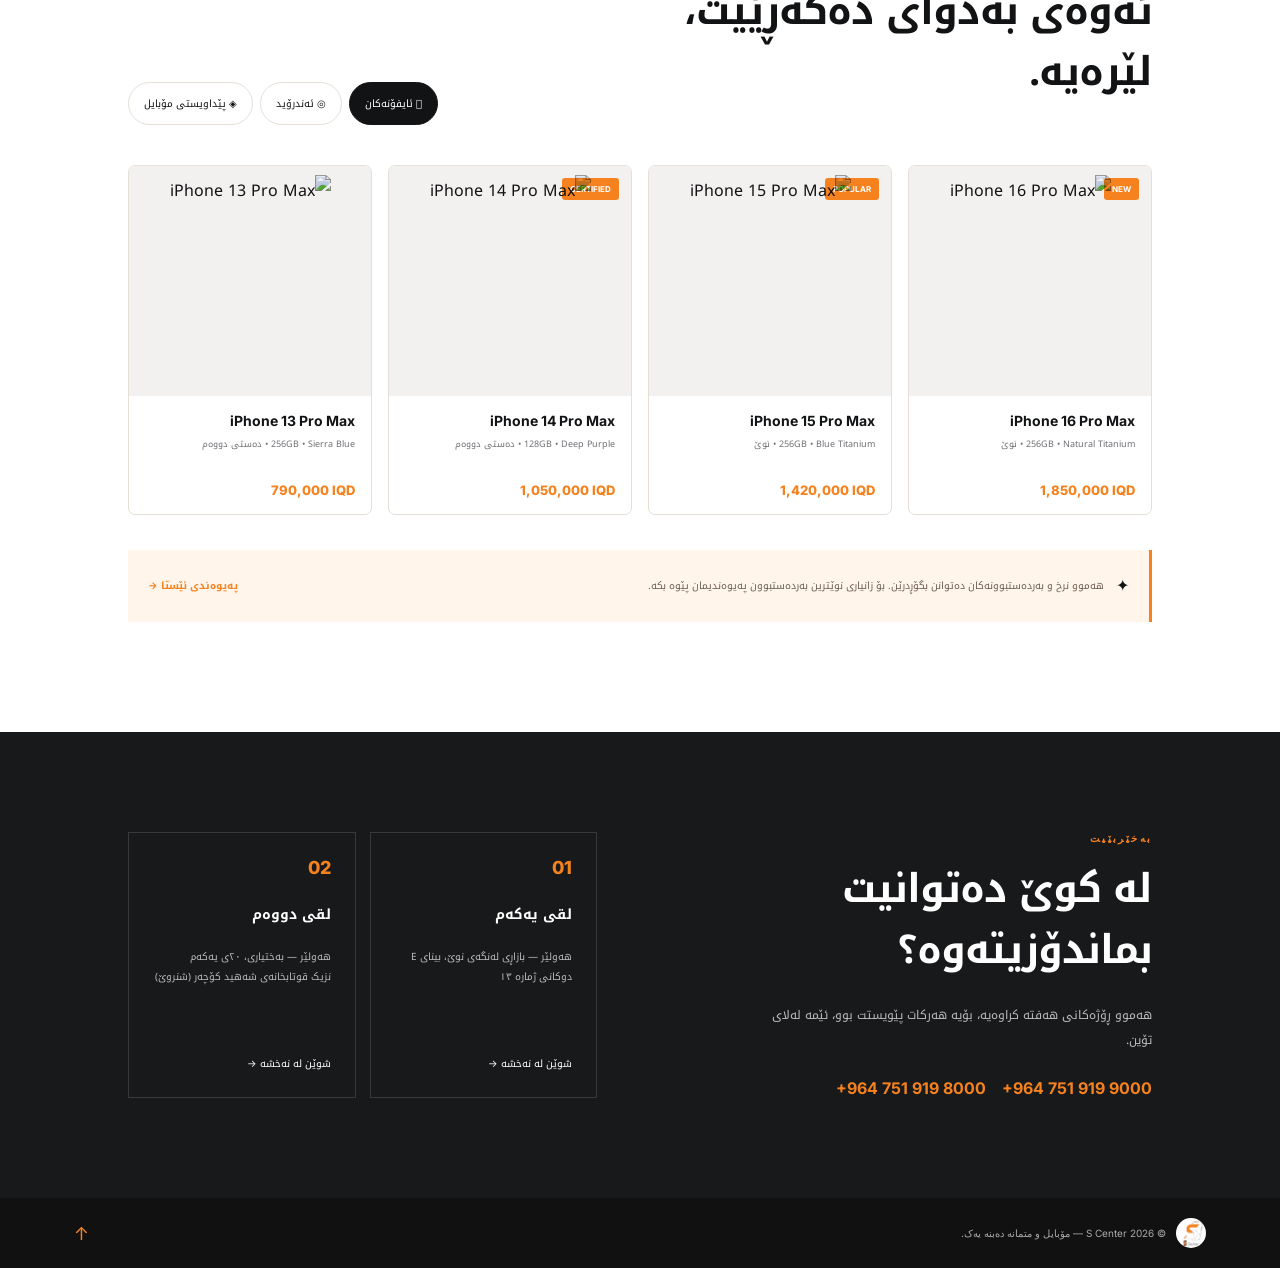
==== commit 374f118e: "Update index.html" ====
--- a/index.html
+++ b/index.html
@@ -11,7 +11,7 @@
   <link rel="stylesheet" href="style.css" />
 </head>
 <body>
-  <div class="topline"><span data-i18n="topline">خێرا بگەیەنین • دڵنیایی گۆڕینەوە • کوالێتی بەرز</span><a href="tel:+9647519199000">+964 751 919 9000</a></div>
+  <div class="topline"><span data-i18n="topline">خێرا بگەیەنین • دڵنیایی گۆڕینەوە • کوالێتی بەرز</span><a href="tel:+9647519199000">+964 751 919 9000 - +964 751 919 8000</a></div>
   <header class="nav-wrap">
     <a class="brand" href="#home" aria-label="S Center home"><img src="assets/s-center-logo.png" alt="S Center logo"><span>S Center</span></a>
     <button class="menu-toggle" aria-label="Open menu">☰</button>
@@ -21,22 +21,22 @@
 
   <main>
     <section class="hero" id="home">
-      <div class="hero-copy"><p class="eyebrow" data-i18n="eyebrow">S CENTER • ERBIL</p><h1 data-i18n="heroTitle">یەک جارررر بکڕە،<br><em>بۆ هەمیشە دڵنیابە</em></h1><p data-i18n="heroText">نوێترین ئایفۆن و ئەندرۆید، نوێ و دەستی دووەم — بە گەرەنتی گۆڕینەوە و خزمەتگوزارییەکی دڵنیایی‌بەخش.</p><div class="hero-buttons"><a class="button primary" href="#products" data-i18n="explore">گەڕان بەدوای مۆبایل</a><a class="button ghost" href="#contact" data-i18n="visit">سەردانی لقەکانمان بکە</a></div></div>
+      <div class="hero-copy"><p class="eyebrow" data-i18n="eyebrow">S CENTER • ERBIL</p><h1 data-i18n="heroTitle">یەک جار بکڕە،<br><em>بۆ هەمیشە دڵنیابە</em></h1><p data-i18n="heroText">نوێترین ئایفۆن و ئەندرۆید، نوێ و دەستی دووەم — بە گەرەنتی گۆڕینەوە و خزمەتگوزارییەکی دڵنیایی‌بەخش.</p><div class="hero-buttons"><a class="button primary" href="#products" data-i18n="explore">گەڕان بەدوای مۆبایل</a><a class="button ghost" href="#contact" data-i18n="visit">سەردانی لقەکانمان بکە</a></div></div>
       <div class="showreel" aria-label="Phone showreel">
         <div class="reel-label"><span class="pulse"></span><span data-i18n="nowPlaying">ئێستا پیشان دەدرێت</span></div>
         <div class="phone phone-back"><span></span><i></i><b></b></div><div class="phone phone-main"><span></span><i></i><b></b><strong>18<br><small>PRO</small></strong></div><div class="phone phone-front"><span></span><i></i><b></b></div>
-        <div class="reel-footer"><span> iPhone 18 → 13 Pro Max</span><button id="switchReel"><span>▶</span> <b data-i18n="playReel">ڤیدیۆی Galaxy</b></button></div>
+        <div class="reel-footer"><span></span><button id="switchReel"><span>▶</span> <b data-i18n="playReel">ڤیدیۆی Galaxy</b></button></div>
       </div>
       <div class="scroll-cue">SCROLL <span></span></div>
     </section>
 
     <section class="trust-strip"><div><b>2021</b><span data-i18n="since">لە ساڵی</span></div><div><b>100%</b><span data-i18n="original">ڕەسەن و پشکنراو</span></div><div><b>24/7</b><span data-i18n="open">کراوەین بۆ ئێوە</span></div><div><b>2</b><span data-i18n="branches">لق لە هەولێر</span></div></section>
 
-    <section class="section about" id="about"><div class="about-art"><div class="circle">S</div><div class="warranty">✓<br><small data-i18n="warranty">گەرەنتی<br>گۆڕینەوە</small></div></div><div class="section-copy"><p class="eyebrow" data-i18n="aboutKicker">داستانی ئێمە</p><h2 data-i18n="aboutTitle">دەربارەی ئێس سەنتەر</h2><div class="about-text" data-i18n="aboutText">لە ساڵی ٢٠٢١ەوە، ئێس سەنتەر بووەتە ناوێکی متمانەپێکراو بۆ فرۆشتنی مۆبایل. لای ئێمە هەموو جۆرەکانی مۆبایلی ئایفۆن و ئەندرۆید دەست دەکەوێت، هەم نوێ و هەم دەستی دووەم، بە دڵنیایی و کوالێتییەکی بەرز.<br><br>جیاوازی ئێمە لە سەنتەرەکانی تر لەوەدایە کە گەرەنتیمان گۆڕینەوەیە — ئەگەر مۆبایلێکت لە ئێمە کڕیبێت و کێشەیەکی هەبوو، بەبێ دوودڵی مۆبایلەکەت بۆ دەگۆڕینەوە.<br><br>هەموو پێداویستییەکانی مۆبایلەکەتیش لای ئێمە دەست دەکەوێت: چارجەر، وایەر، کەیس و پارێزەری شاشە، بە باشترین کوالێتی و جیاوازترین شێواز.</div><a class="text-link" href="#contact" data-i18n="learn">زیاتر بزانە ←</a></div></section>
+    <section class="section about" id="about"><div class="about-art"><div class="circle">S</div><div class="warranty">✓<br><small data-i18n="warranty">گەرەنتی<br>گۆڕینەوە</small></div></div><div class="section-copy"><p class="eyebrow" data-i18n="aboutKicker">داستانی ئێمە</p><h2 data-i18n="aboutTitle">دەربارەی ئێس سەنتەر</h2><div class="about-text" data-i18n="aboutText">لە ساڵی ٢٠٢١ەوە، ئێس سەنتەر بووەتە ناوێکی متمانەپێکراو بۆ فرۆشتنی مۆبایل. لای ئێمە هەموو جۆرەکانی مۆبایلی ئایفۆن و ئەندرۆید دەست دەکەوێت، هەم نوێ و هەم دەستی دووەم، بە دڵنیایی و کوالێتییەکی بەرز.<br><br>جیاوازی ئێمە لە سەنتەرەکانی تر لەوەدایە کە گەرەنتیمان گۆڕینەوەیە — ئەگەر مۆبایلێکت لە ئێمە کڕیبێت و کێشەیەکی هەبوو، بەبێ دوودڵی مۆبایلەکەت بۆ دەگۆڕینەوە.<br><br>هەموو پێداویستییەکانی مۆبایلەکەت لای ئێمە دەست دەکەوێت: چارجەر، وایەر، کەیس و پارێزەری شاشە، بە باشترین کوالێتی و جیاوازترین شێواز.</div><a class="text-link" href="#contact" data-i18n="learn">زیاتر بزانە ←</a></div></section>
 
-    <section class="section products" id="products"><div class="heading-row"><div><p class="eyebrow" data-i18n="collection">کۆمەڵەی تایبەت</p><h2 data-i18n="productTitle">ئەوەی دەیگەڕێیت،<br>لێرەیە.</h2></div><div class="tabs" role="tablist"><button class="active" data-category="iphone"> <span data-i18n="iphone">ئایفۆنەکان</span></button><button data-category="android">◎ <span data-i18n="android">ئەندرۆید</span></button><button data-category="accessory">◈ <span data-i18n="accessories">پێداویستی مۆبایل</span></button></div></div><div id="productGrid" class="product-grid"></div><div class="catalogue-note"><span>✦</span><p data-i18n="catalogueNote">هەموو نرخ و بەردەستبوونەکان دەتوانن بگۆڕدرێن. بۆ زانیاری نوێترین بەردەستبوون پەیوەندیمان پێوە بکە.</p><a href="#contact" data-i18n="contactNow">پەیوەندی ئێستا →</a></div></section>
+    <section class="section products" id="products"><div class="heading-row"><div><p class="eyebrow" data-i18n="collection">کۆمەڵەی تایبەت</p><h2 data-i18n="productTitle">ئەوەی بەدوای دەگەڕێیت،<br>لێرەیە.</h2></div><div class="tabs" role="tablist"><button class="active" data-category="iphone"> <span data-i18n="iphone">ئایفۆنەکان</span></button><button data-category="android">◎ <span data-i18n="android">ئەندرۆید</span></button><button data-category="accessory">◈ <span data-i18n="accessories">پێداویستی مۆبایل</span></button></div></div><div id="productGrid" class="product-grid"></div><div class="catalogue-note"><span>✦</span><p data-i18n="catalogueNote">هەموو نرخ و بەردەستبوونەکان دەتوانن بگۆڕدرێن. بۆ زانیاری نوێترین بەردەستبوون پەیوەندیمان پێوە بکە.</p><a href="#contact" data-i18n="contactNow">پەیوەندی ئێستا →</a></div></section>
 
-    <section class="contact" id="contact"><div><p class="eyebrow" data-i18n="visitKicker">بەخێربێیت</p><h2 data-i18n="contactTitle">لە کوێ دەتوانیت<br>بدۆزیتەوە؟</h2><p data-i18n="contactText">هەموو ڕۆژەکانی هەفتە کراوەین، بۆیە هەرکات پێویستت بوو، ئێمە لەلای تۆین.</p><div class="phones"><a href="tel:+9647519199000">+964 751 919 9000</a><a href="tel:+9647519198000">+964 751 919 8000</a></div></div><div class="branches"><article><span>01</span><h3 data-i18n="branchOne">لقی یەکەم</h3><p data-i18n="addressOne">هەولێر — بازاڕی لەنگەی نوێ، بینای E<br>دوکانی ژمارە ١٣</p><a href="https://maps.google.com/?q=Erbil" target="_blank" rel="noreferrer" data-i18n="map">شوێن لە نەخشە →</a></article><article><span>02</span><h3 data-i18n="branchTwo">لقی دووەم</h3><p data-i18n="addressTwo">هەولێر — بەختیاری، ٢٠ی یەکەم<br>نزیک قوتابخانەی شەهید کۆچەر (شنروێ)</p><a href="https://maps.google.com/?q=Bakhtiari,+Erbil" target="_blank" rel="noreferrer" data-i18n="map">شوێن لە نەخشە →</a></article></div></section>
+    <section class="contact" id="contact"><div><p class="eyebrow" data-i18n="visitKicker">بەخێربێیت</p><h2 data-i18n="contactTitle">لە کوێ دەتوانیت<br>بماندۆزیتەوە؟</h2><p data-i18n="contactText">هەموو ڕۆژەکانی هەفتە کراوەیە، بۆیە هەرکات پێویستت بوو، ئێمە لەلای تۆین.</p><div class="phones"><a href="tel:+9647519199000">+964 751 919 9000</a><a href="tel:+9647519198000">+964 751 919 8000</a></div></div><div class="branches"><article><span>01</span><h3 data-i18n="branchOne">لقی یەکەم</h3><p data-i18n="addressOne">هەولێر — بازاڕی لەنگەی نوێ، بینای E<br>دوکانی ژمارە ١٣</p><a href="https://maps.google.com/?q=Erbil" target="_blank" rel="noreferrer" data-i18n="map">شوێن لە نەخشە →</a></article><article><span>02</span><h3 data-i18n="branchTwo">لقی دووەم</h3><p data-i18n="addressTwo">هەولێر — بەختیاری، ٢٠ی یەکەم<br>نزیک قوتابخانەی شەهید کۆچەر (شنروێ)</p><a href="https://maps.google.com/?q=Bakhtiari,+Erbil" target="_blank" rel="noreferrer" data-i18n="map">شوێن لە نەخشە →</a></article></div></section>
   </main>
   <footer><img src="assets/s-center-logo.png" alt="S Center"><span>© 2026 S Center — <span data-i18n="footer">مۆبایل و متمانە دەبنە یەک.</span></span><a href="#home">↑</a></footer>
 
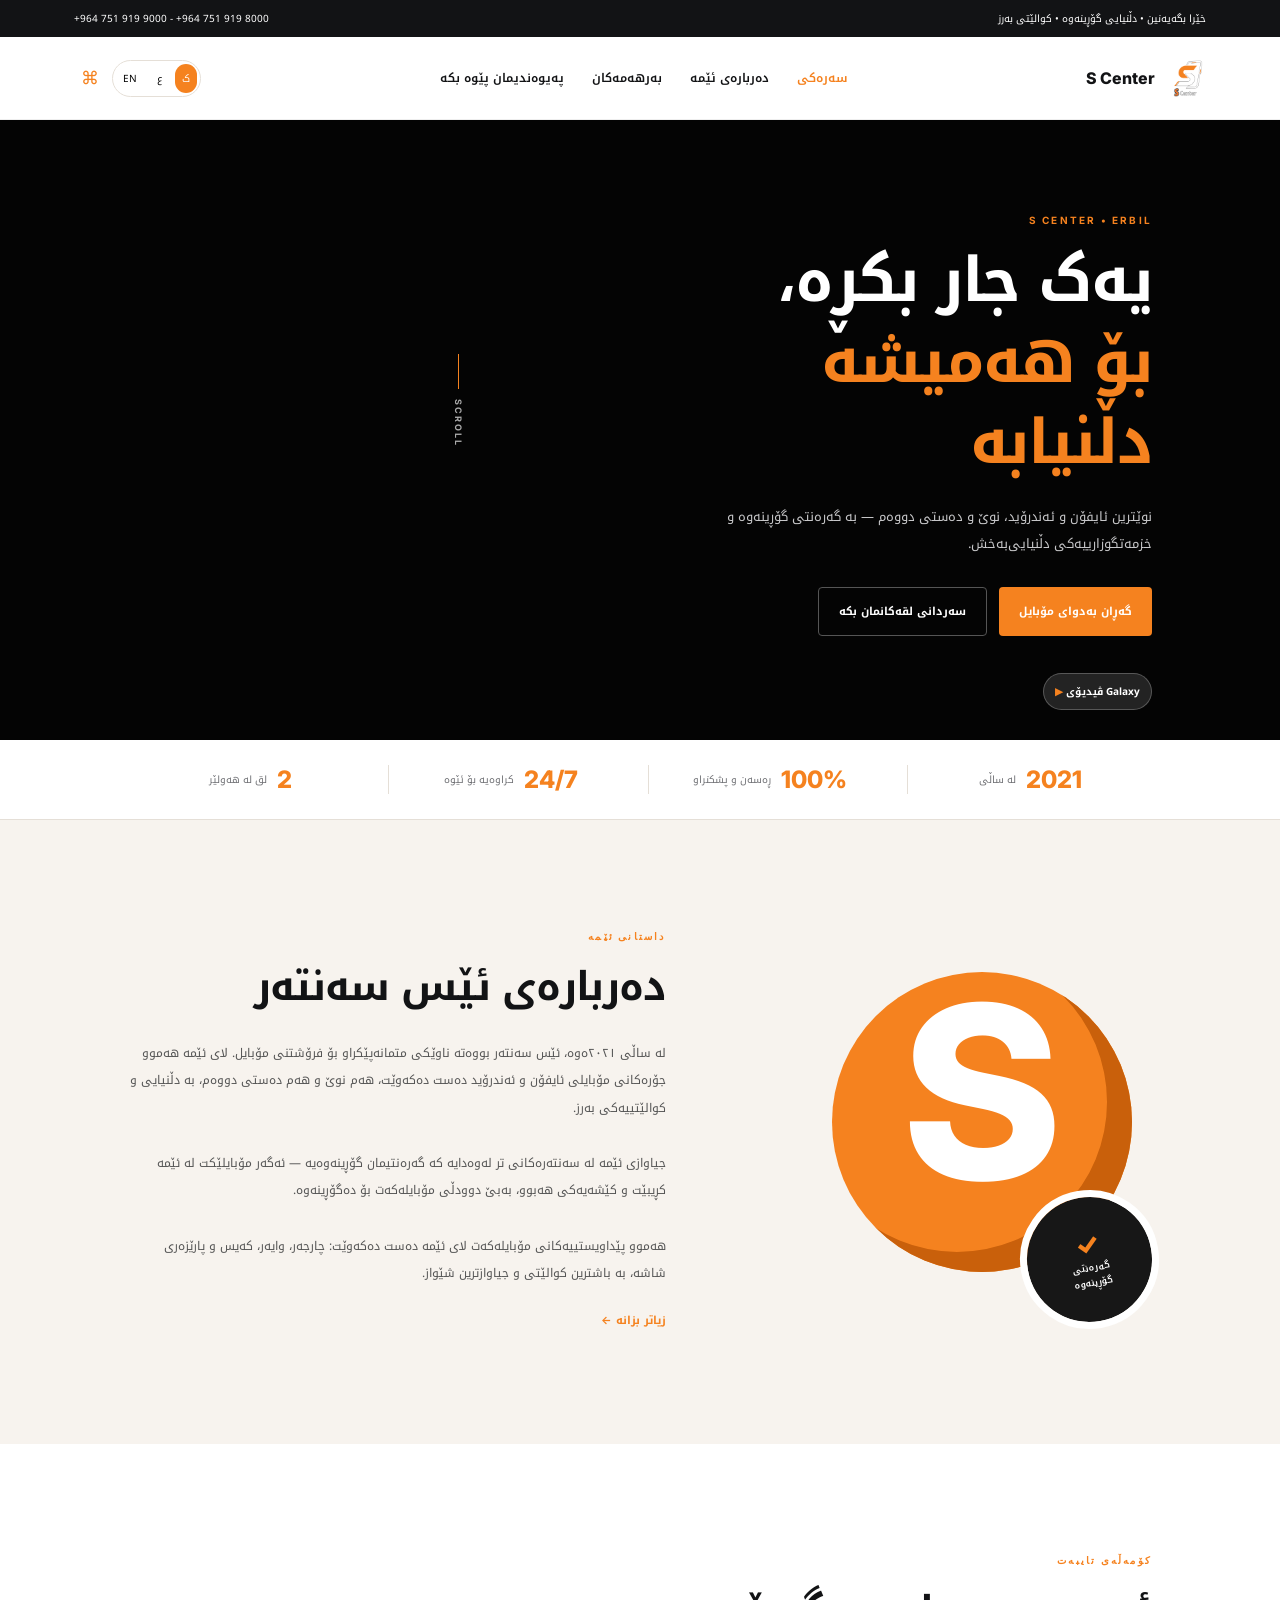
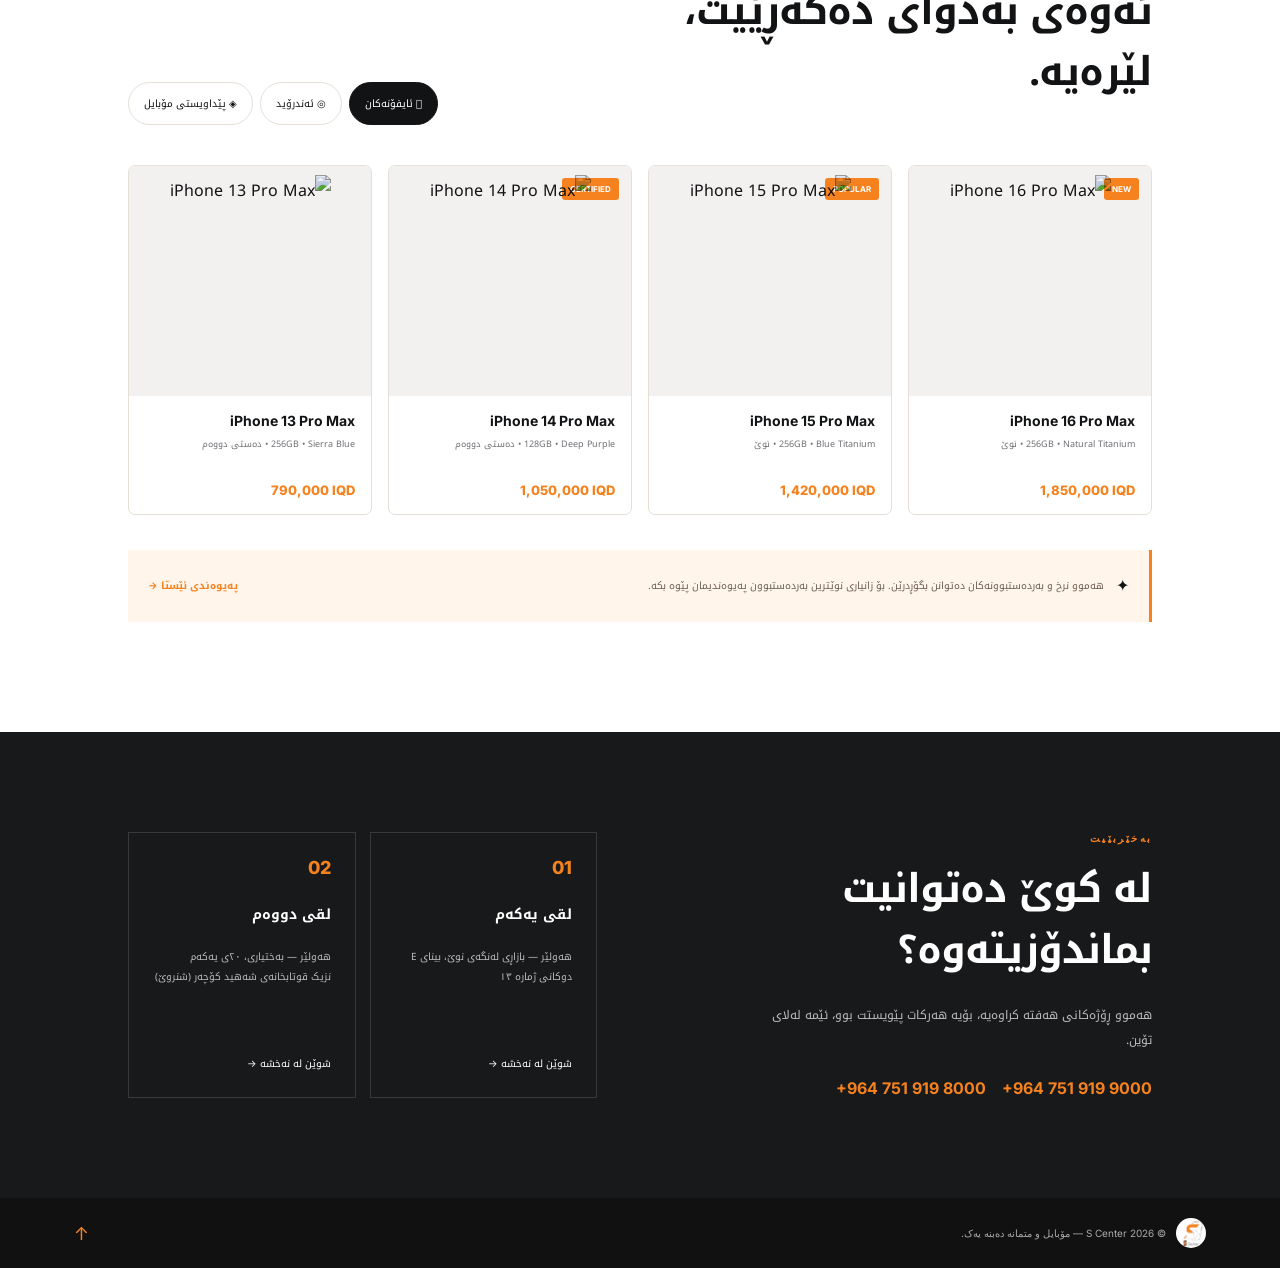
==== commit 086c77bb: "Update index.html" ====
--- a/index.html
+++ b/index.html
@@ -30,7 +30,7 @@
       <div class="scroll-cue">SCROLL <span></span></div>
     </section>
 
-    <section class="trust-strip"><div><b>2021</b><span data-i18n="since">لە ساڵی</span></div><div><b>100%</b><span data-i18n="original">ڕەسەن و پشکنراو</span></div><div><b>24/7</b><span data-i18n="open">کراوەین بۆ ئێوە</span></div><div><b>2</b><span data-i18n="branches">لق لە هەولێر</span></div></section>
+    <section class="trust-strip"><div><b>2021</b><span data-i18n="since">لە ساڵی</span></div><div><b>100%</b><span data-i18n="original">ڕەسەن و پشکنراو</span></div><div><b>24/7</b><span data-i18n="open">کراوەیە بۆ ئێوە</span></div><div><b>2</b><span data-i18n="branches">لق لە هەولێر</span></div></section>
 
     <section class="section about" id="about"><div class="about-art"><div class="circle">S</div><div class="warranty">✓<br><small data-i18n="warranty">گەرەنتی<br>گۆڕینەوە</small></div></div><div class="section-copy"><p class="eyebrow" data-i18n="aboutKicker">داستانی ئێمە</p><h2 data-i18n="aboutTitle">دەربارەی ئێس سەنتەر</h2><div class="about-text" data-i18n="aboutText">لە ساڵی ٢٠٢١ەوە، ئێس سەنتەر بووەتە ناوێکی متمانەپێکراو بۆ فرۆشتنی مۆبایل. لای ئێمە هەموو جۆرەکانی مۆبایلی ئایفۆن و ئەندرۆید دەست دەکەوێت، هەم نوێ و هەم دەستی دووەم، بە دڵنیایی و کوالێتییەکی بەرز.<br><br>جیاوازی ئێمە لە سەنتەرەکانی تر لەوەدایە کە گەرەنتیمان گۆڕینەوەیە — ئەگەر مۆبایلێکت لە ئێمە کڕیبێت و کێشەیەکی هەبوو، بەبێ دوودڵی مۆبایلەکەت بۆ دەگۆڕینەوە.<br><br>هەموو پێداویستییەکانی مۆبایلەکەت لای ئێمە دەست دەکەوێت: چارجەر، وایەر، کەیس و پارێزەری شاشە، بە باشترین کوالێتی و جیاوازترین شێواز.</div><a class="text-link" href="#contact" data-i18n="learn">زیاتر بزانە ←</a></div></section>
 
